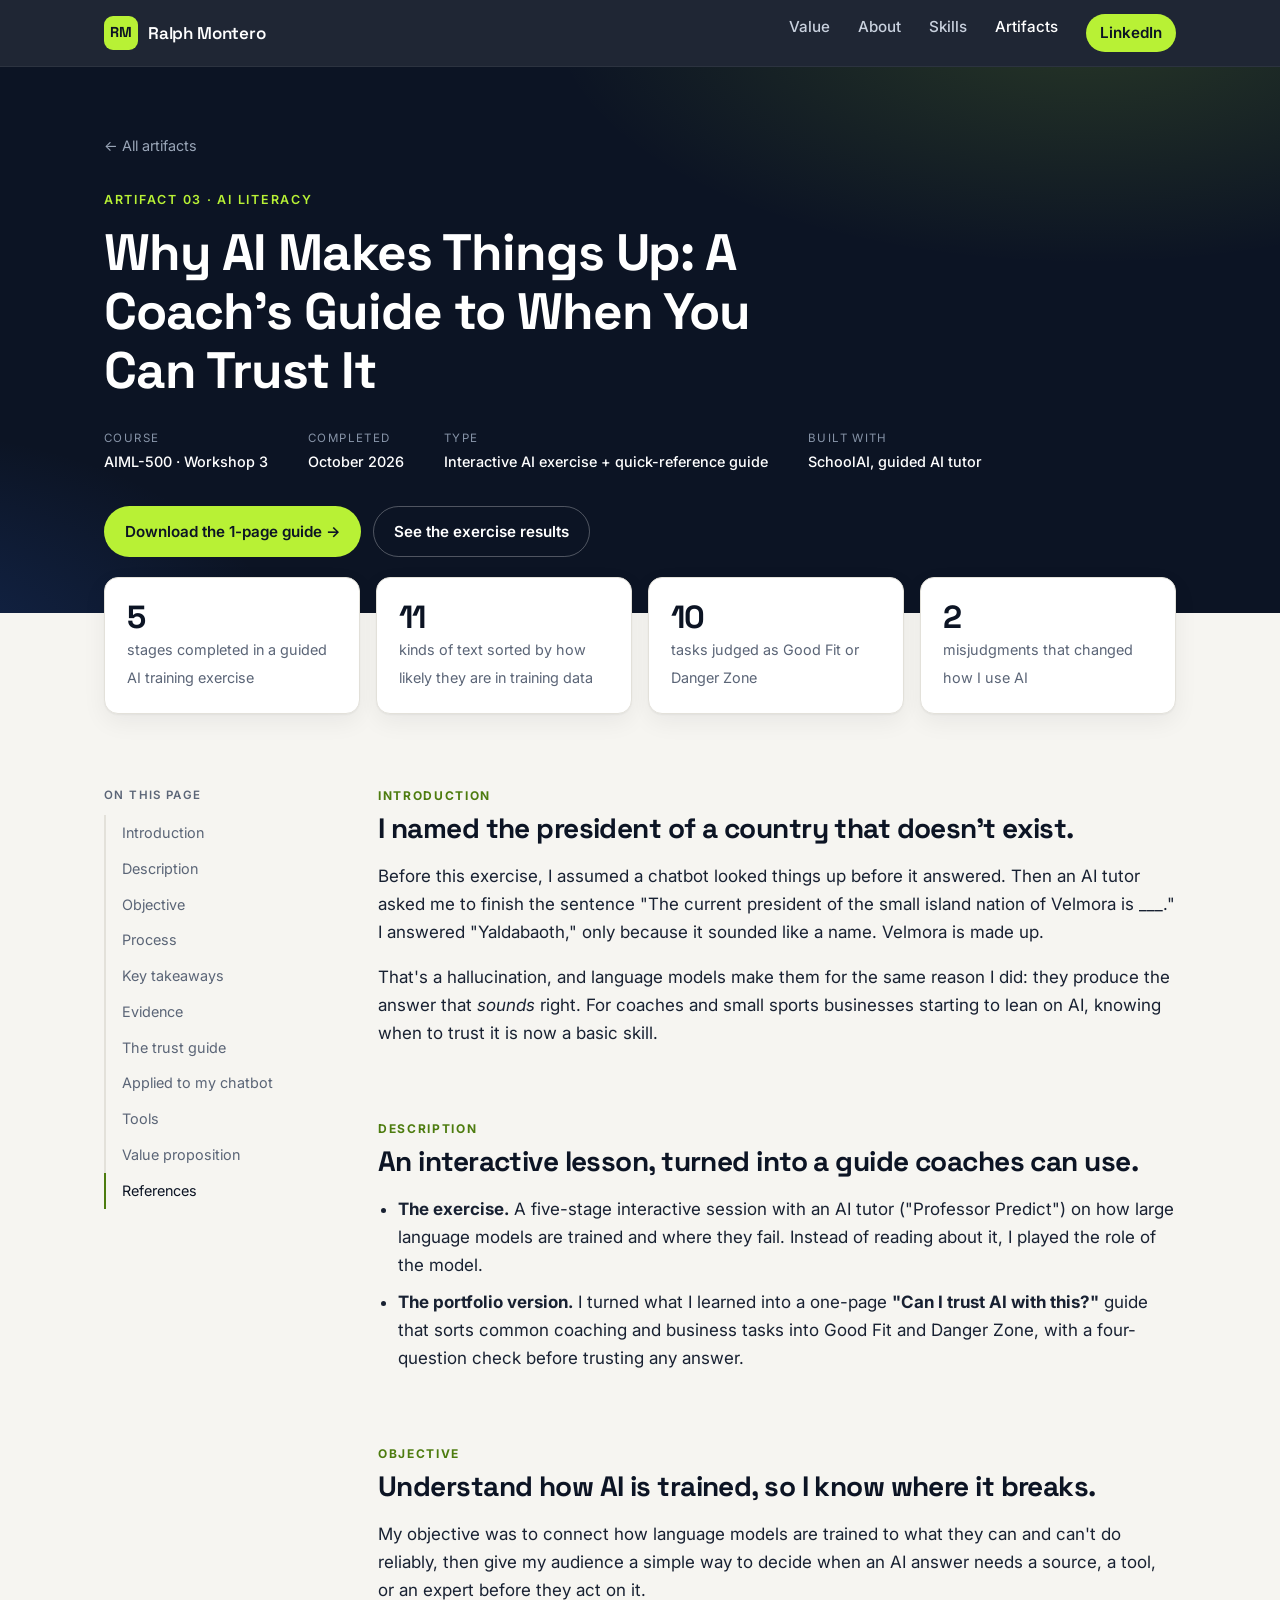
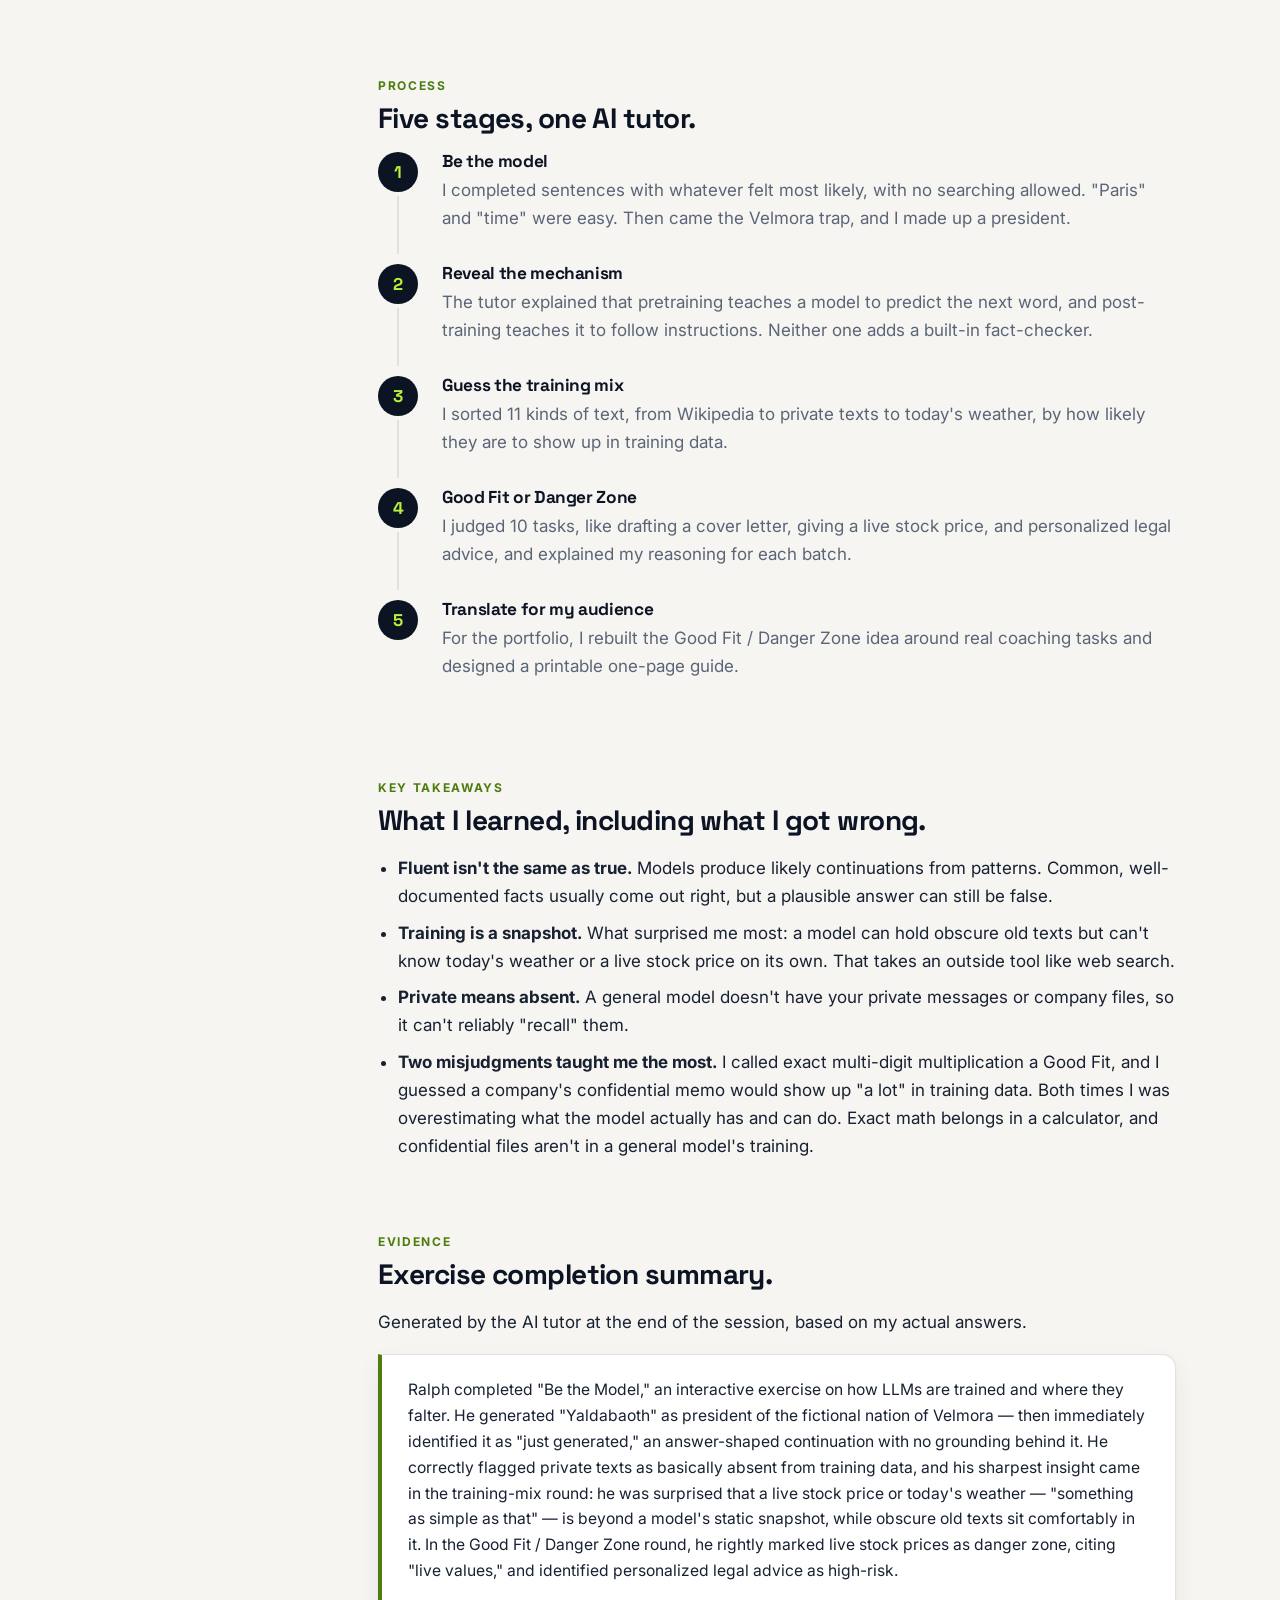
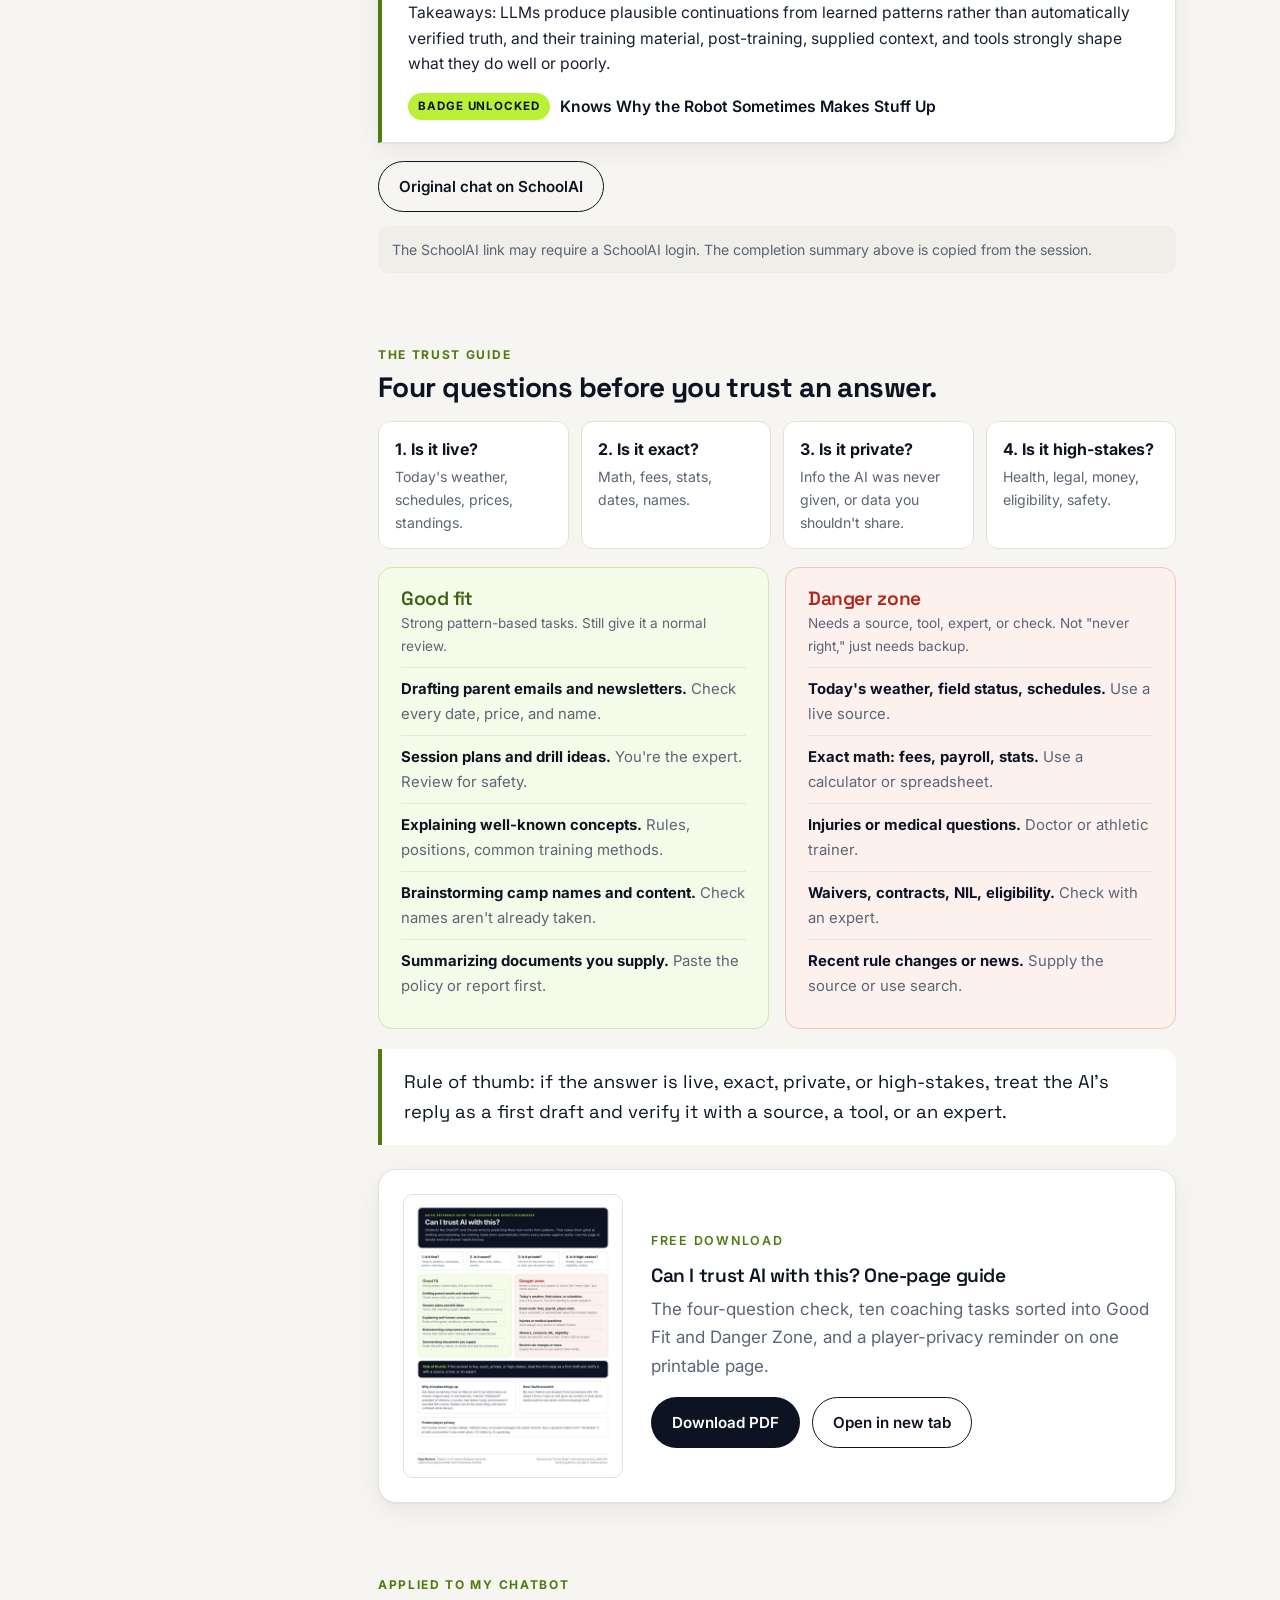
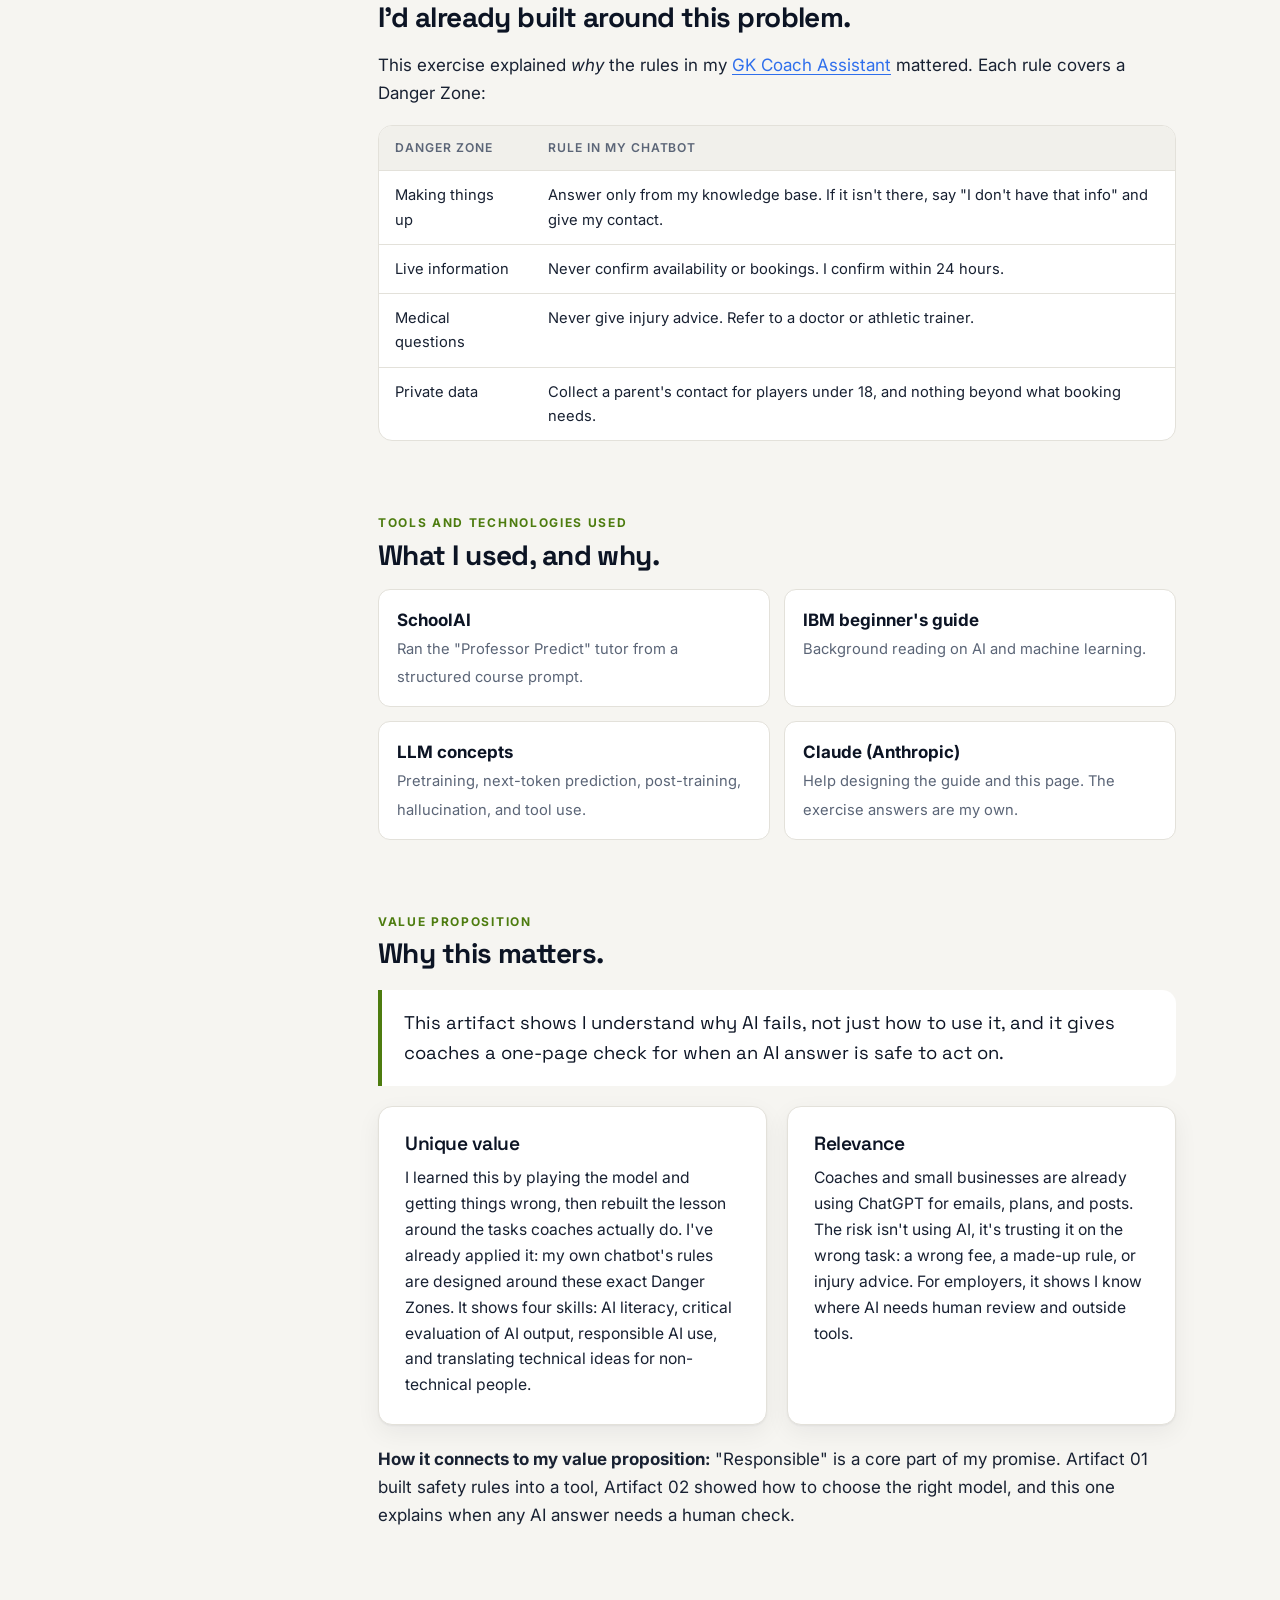
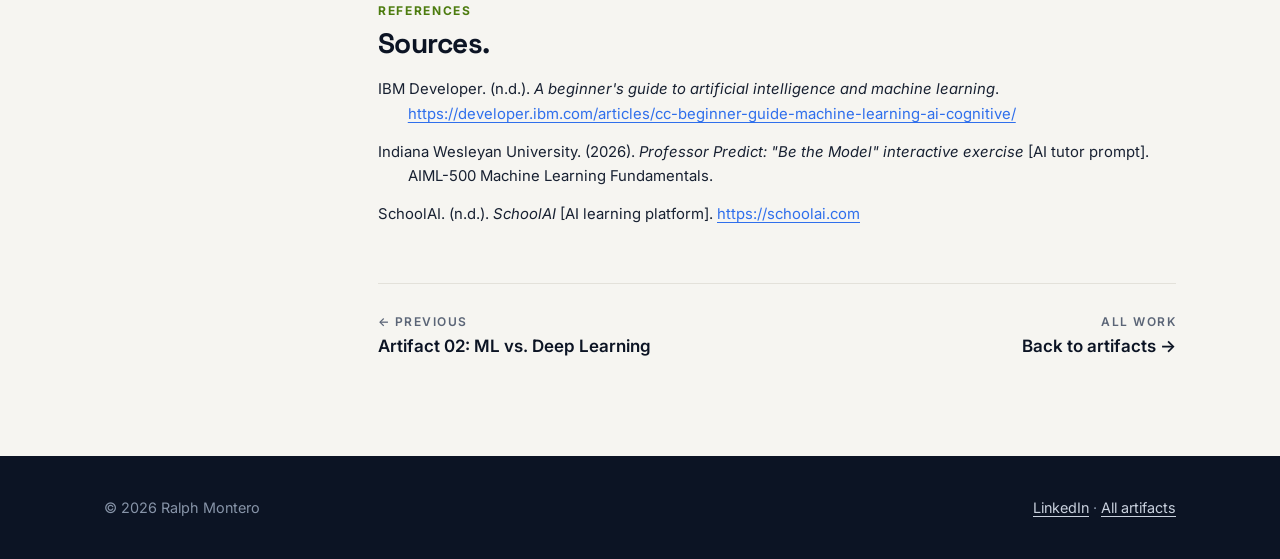
==== ai-trust.html @ aee67407 "Add files via upload" ====
<!doctype html>
<html lang="en">
<head>
  <meta charset="utf-8">
  <meta name="viewport" content="width=device-width, initial-scale=1">
  <title>Can I Trust AI With This? | Ralph Montero</title>
  <meta name="description" content="Artifact 03: What playing the role of a language model taught me about AI hallucinations, turned into a Good Fit / Danger Zone guide for coaches and sports businesses.">
  <link rel="icon" href="favicon.svg" type="image/svg+xml">
  <link rel="preconnect" href="https://fonts.googleapis.com">
  <link rel="preconnect" href="https://fonts.gstatic.com" crossorigin>
  <link href="https://fonts.googleapis.com/css2?family=Inter:wght@400;500;600;700&family=Space+Grotesk:wght@500;600;700&display=swap" rel="stylesheet">
  <link rel="stylesheet" href="style.css">
</head>
<body>

<header class="site-header">
  <div class="wrap">
    <a class="brand" href="index.html"><span class="brand-mark">RM</span>Ralph Montero</a>
    <button class="nav-toggle" aria-label="Open menu" aria-expanded="false">&#9776;</button>
    <nav class="nav">
      <a href="index.html#value">Value</a>
      <a href="index.html#about">About</a>
      <a href="index.html#skills">Skills</a>
      <a href="index.html#artifacts" aria-current="page">Artifacts</a>
      <a class="nav-cta" href="https://www.linkedin.com/in/ralph-montero-095a15254/" target="_blank" rel="noopener">LinkedIn</a>
    </nav>
  </div>
</header>

<main>
  <section class="hero page-hero">
    <div class="wrap">
      <a class="crumb" href="index.html#artifacts">&larr; All artifacts</a><br>
      <span class="eyebrow">Artifact 03 &middot; AI literacy</span>
      <h1>Why AI Makes Things Up: A Coach's Guide to When You Can Trust It</h1>
      <dl class="meta">
        <div><dt>Course</dt><dd>AIML-500 &middot; Workshop 3</dd></div>
        <div><dt>Completed</dt><dd>October 2026</dd></div>
        <div><dt>Type</dt><dd>Interactive AI exercise + quick-reference guide</dd></div>
        <div><dt>Built with</dt><dd>SchoolAI, guided AI tutor</dd></div>
      </dl>
      <div class="btn-row">
        <a class="btn btn-primary" href="AI-Trust-Guide.pdf" download>Download the 1-page guide &rarr;</a>
        <a class="btn btn-ghost" href="#evidence">See the exercise results</a>
      </div>
    </div>
  </section>

  <div class="wrap">
    <div class="stats">
      <div class="stat"><b>5</b><span>stages completed in a guided AI training exercise</span></div>
      <div class="stat"><b>11</b><span>kinds of text sorted by how likely they are in training data</span></div>
      <div class="stat"><b>10</b><span>tasks judged as Good Fit or Danger Zone</span></div>
      <div class="stat"><b>2</b><span>misjudgments that changed how I use AI</span></div>
    </div>

    <div class="doc-layout">
      <aside class="toc">
        <p>On this page</p>
        <ol>
          <li><a href="#introduction">Introduction</a></li>
          <li><a href="#description">Description</a></li>
          <li><a href="#objective">Objective</a></li>
          <li><a href="#process">Process</a></li>
          <li><a href="#takeaways">Key takeaways</a></li>
          <li><a href="#evidence">Evidence</a></li>
          <li><a href="#guide">The trust guide</a></li>
          <li><a href="#applied">Applied to my chatbot</a></li>
          <li><a href="#tools">Tools</a></li>
          <li><a href="#value-proposition">Value proposition</a></li>
          <li><a href="#references">References</a></li>
        </ol>
      </aside>

      <article class="doc">

        <section id="introduction">
          <div class="sec-label">Introduction</div>
          <h2>I named the president of a country that doesn't exist.</h2>
          <p>Before this exercise, I assumed a chatbot looked things up before it answered. Then an AI tutor asked me to finish the sentence "The current president of the small island nation of Velmora is ___." I answered "Yaldabaoth," only because it sounded like a name. Velmora is made up.</p>
          <p>That's a hallucination, and language models make them for the same reason I did: they produce the answer that <em>sounds</em> right. For coaches and small sports businesses starting to lean on AI, knowing when to trust it is now a basic skill.</p>
        </section>

        <section id="description">
          <div class="sec-label">Description</div>
          <h2>An interactive lesson, turned into a guide coaches can use.</h2>
          <ul>
            <li><strong>The exercise.</strong> A five-stage interactive session with an AI tutor ("Professor Predict") on how large language models are trained and where they fail. Instead of reading about it, I played the role of the model.</li>
            <li><strong>The portfolio version.</strong> I turned what I learned into a one-page <strong>"Can I trust AI with this?"</strong> guide that sorts common coaching and business tasks into Good Fit and Danger Zone, with a four-question check before trusting any answer.</li>
          </ul>
        </section>

        <section id="objective">
          <div class="sec-label">Objective</div>
          <h2>Understand how AI is trained, so I know where it breaks.</h2>
          <p>My objective was to connect how language models are trained to what they can and can't do reliably, then give my audience a simple way to decide when an AI answer needs a source, a tool, or an expert before they act on it.</p>
        </section>

        <section id="process">
          <div class="sec-label">Process</div>
          <h2>Five stages, one AI tutor.</h2>
          <ol class="steps">
            <li>
              <h4>Be the model</h4>
              <p>I completed sentences with whatever felt most likely, with no searching allowed. "Paris" and "time" were easy. Then came the Velmora trap, and I made up a president.</p>
            </li>
            <li>
              <h4>Reveal the mechanism</h4>
              <p>The tutor explained that pretraining teaches a model to predict the next word, and post-training teaches it to follow instructions. Neither one adds a built-in fact-checker.</p>
            </li>
            <li>
              <h4>Guess the training mix</h4>
              <p>I sorted 11 kinds of text, from Wikipedia to private texts to today's weather, by how likely they are to show up in training data.</p>
            </li>
            <li>
              <h4>Good Fit or Danger Zone</h4>
              <p>I judged 10 tasks, like drafting a cover letter, giving a live stock price, and personalized legal advice, and explained my reasoning for each batch.</p>
            </li>
            <li>
              <h4>Translate for my audience</h4>
              <p>For the portfolio, I rebuilt the Good Fit / Danger Zone idea around real coaching tasks and designed a printable one-page guide.</p>
            </li>
          </ol>
        </section>

        <section id="takeaways">
          <div class="sec-label">Key takeaways</div>
          <h2>What I learned, including what I got wrong.</h2>
          <ul>
            <li><strong>Fluent isn't the same as true.</strong> Models produce likely continuations from patterns. Common, well-documented facts usually come out right, but a plausible answer can still be false.</li>
            <li><strong>Training is a snapshot.</strong> What surprised me most: a model can hold obscure old texts but can't know today's weather or a live stock price on its own. That takes an outside tool like web search.</li>
            <li><strong>Private means absent.</strong> A general model doesn't have your private messages or company files, so it can't reliably "recall" them.</li>
            <li><strong>Two misjudgments taught me the most.</strong> I called exact multi-digit multiplication a Good Fit, and I guessed a company's confidential memo would show up "a lot" in training data. Both times I was overestimating what the model actually has and can do. Exact math belongs in a calculator, and confidential files aren't in a general model's training.</li>
          </ul>
        </section>

        <section id="evidence">
          <div class="sec-label">Evidence</div>
          <h2>Exercise completion summary.</h2>
          <p>Generated by the AI tutor at the end of the session, based on my actual answers.</p>
          <blockquote class="summary-quote">
            <p>Ralph completed "Be the Model," an interactive exercise on how LLMs are trained and where they falter. He generated "Yaldabaoth" as president of the fictional nation of Velmora — then immediately identified it as "just generated," an answer-shaped continuation with no grounding behind it. He correctly flagged private texts as basically absent from training data, and his sharpest insight came in the training-mix round: he was surprised that a live stock price or today's weather — "something as simple as that" — is beyond a model's static snapshot, while obscure old texts sit comfortably in it. In the Good Fit / Danger Zone round, he rightly marked live stock prices as danger zone, citing "live values," and identified personalized legal advice as high-risk.</p>
            <p>Takeaways: LLMs produce plausible continuations from learned patterns rather than automatically verified truth, and their training material, post-training, supplied context, and tools strongly shape what they do well or poorly.</p>
            <footer><span class="badge">Badge unlocked</span> Knows Why the Robot Sometimes Makes Stuff Up</footer>
          </blockquote>
          <div class="btn-row" id="transcript-row">
            <a class="btn btn-dark" id="transcript-link" href="AI-Training-Interaction.pdf" target="_blank" rel="noopener">View the full exercise (PDF)</a>
            <a class="btn btn-outline" href="https://student.schoolai.com/dot/spaces/5086d09a-9898-401d-bccc-f24eb95c1f21/chats/0c8ff496-ce18-46ea-b557-38977ba1e792" target="_blank" rel="noopener">Original chat on SchoolAI</a>
          </div>
          <p class="note" style="margin-top:14px">The SchoolAI link may require a SchoolAI login. The completion summary above is copied from the session.</p>
        </section>

        <section id="guide">
          <div class="sec-label">The trust guide</div>
          <h2>Four questions before you trust an answer.</h2>
          <div class="check-grid">
            <div><b>1. Is it live?</b>Today's weather, schedules, prices, standings.</div>
            <div><b>2. Is it exact?</b>Math, fees, stats, dates, names.</div>
            <div><b>3. Is it private?</b>Info the AI was never given, or data you shouldn't share.</div>
            <div><b>4. Is it high-stakes?</b>Health, legal, money, eligibility, safety.</div>
          </div>
          <div class="fit-grid">
            <div class="fit good">
              <h3>Good fit</h3>
              <p class="fit-sub">Strong pattern-based tasks. Still give it a normal review.</p>
              <ul>
                <li><b>Drafting parent emails and newsletters.</b> Check every date, price, and name.</li>
                <li><b>Session plans and drill ideas.</b> You're the expert. Review for safety.</li>
                <li><b>Explaining well-known concepts.</b> Rules, positions, common training methods.</li>
                <li><b>Brainstorming camp names and content.</b> Check names aren't already taken.</li>
                <li><b>Summarizing documents you supply.</b> Paste the policy or report first.</li>
              </ul>
            </div>
            <div class="fit danger">
              <h3>Danger zone</h3>
              <p class="fit-sub">Needs a source, tool, expert, or check. Not "never right," just needs backup.</p>
              <ul>
                <li><b>Today's weather, field status, schedules.</b> Use a live source.</li>
                <li><b>Exact math: fees, payroll, stats.</b> Use a calculator or spreadsheet.</li>
                <li><b>Injuries or medical questions.</b> Doctor or athletic trainer.</li>
                <li><b>Waivers, contracts, NIL, eligibility.</b> Check with an expert.</li>
                <li><b>Recent rule changes or news.</b> Supply the source or use search.</li>
              </ul>
            </div>
          </div>
          <p class="callout">Rule of thumb: if the answer is live, exact, private, or high-stakes, treat the AI's reply as a first draft and verify it with a source, a tool, or an expert.</p>

          <div class="download-card">
            <a href="AI-Trust-Guide.pdf" target="_blank" rel="noopener"><img src="trust-guide-preview.jpg" alt="Preview of the one-page AI trust guide"></a>
            <div>
              <span class="eyebrow">Free download</span>
              <h3>Can I trust AI with this? One-page guide</h3>
              <p>The four-question check, ten coaching tasks sorted into Good Fit and Danger Zone, and a player-privacy reminder on one printable page.</p>
              <div class="btn-row">
                <a class="btn btn-dark" href="AI-Trust-Guide.pdf" download>Download PDF</a>
                <a class="btn btn-outline" href="AI-Trust-Guide.pdf" target="_blank" rel="noopener">Open in new tab</a>
              </div>
            </div>
          </div>
        </section>

        <section id="applied">
          <div class="sec-label">Applied to my chatbot</div>
          <h2>I'd already built around this problem.</h2>
          <p>This exercise explained <em>why</em> the rules in my <a href="gk-coach-assistant.html">GK Coach Assistant</a> mattered. Each rule covers a Danger Zone:</p>
          <div class="table-wrap">
            <table>
              <thead><tr><th>Danger zone</th><th>Rule in my chatbot</th></tr></thead>
              <tbody>
                <tr><td>Making things up</td><td>Answer only from my knowledge base. If it isn't there, say "I don't have that info" and give my contact.</td></tr>
                <tr><td>Live information</td><td>Never confirm availability or bookings. I confirm within 24 hours.</td></tr>
                <tr><td>Medical questions</td><td>Never give injury advice. Refer to a doctor or athletic trainer.</td></tr>
                <tr><td>Private data</td><td>Collect a parent's contact for players under 18, and nothing beyond what booking needs.</td></tr>
              </tbody>
            </table>
          </div>
        </section>

        <section id="tools">
          <div class="sec-label">Tools and technologies used</div>
          <h2>What I used, and why.</h2>
          <ul class="tool-list">
            <li><b>SchoolAI</b><span>Ran the "Professor Predict" tutor from a structured course prompt.</span></li>
            <li><b>IBM beginner's guide</b><span>Background reading on AI and machine learning.</span></li>
            <li><b>LLM concepts</b><span>Pretraining, next-token prediction, post-training, hallucination, and tool use.</span></li>
            <li><b>Claude (Anthropic)</b><span>Help designing the guide and this page. The exercise answers are my own.</span></li>
          </ul>
        </section>

        <section id="value-proposition">
          <div class="sec-label">Value proposition</div>
          <h2>Why this matters.</h2>
          <p class="callout">This artifact shows I understand why AI fails, not just how to use it, and it gives coaches a one-page check for when an AI answer is safe to act on.</p>
          <div class="value-grid">
            <div class="card">
              <h3>Unique value</h3>
              <p>I learned this by playing the model and getting things wrong, then rebuilt the lesson around the tasks coaches actually do. I've already applied it: my own chatbot's rules are designed around these exact Danger Zones. It shows four skills: AI literacy, critical evaluation of AI output, responsible AI use, and translating technical ideas for non-technical people.</p>
            </div>
            <div class="card">
              <h3>Relevance</h3>
              <p>Coaches and small businesses are already using ChatGPT for emails, plans, and posts. The risk isn't using AI, it's trusting it on the wrong task: a wrong fee, a made-up rule, or injury advice. For employers, it shows I know where AI needs human review and outside tools.</p>
            </div>
          </div>
          <p style="margin-top:20px"><strong>How it connects to my value proposition:</strong> "Responsible" is a core part of my promise. Artifact 01 built safety rules into a tool, Artifact 02 showed how to choose the right model, and this one explains when any AI answer needs a human check.</p>
        </section>

        <section id="references">
          <div class="sec-label">References</div>
          <h2>Sources.</h2>
          <ul class="refs">
            <li>IBM Developer. (n.d.). <em>A beginner's guide to artificial intelligence and machine learning</em>. <a href="https://developer.ibm.com/articles/cc-beginner-guide-machine-learning-ai-cognitive/" target="_blank" rel="noopener">https://developer.ibm.com/articles/cc-beginner-guide-machine-learning-ai-cognitive/</a></li>
            <li>Indiana Wesleyan University. (2026). <em>Professor Predict: "Be the Model" interactive exercise</em> [AI tutor prompt]. AIML-500 Machine Learning Fundamentals.</li>
            <li>SchoolAI. (n.d.). <em>SchoolAI</em> [AI learning platform]. <a href="https://schoolai.com" target="_blank" rel="noopener">https://schoolai.com</a></li>
          </ul>

          <nav class="pager">
            <a href="ml-vs-dl.html"><span>&larr; Previous</span>Artifact 02: ML vs. Deep Learning</a>
            <a href="index.html#artifacts"><span>All work</span>Back to artifacts &rarr;</a>
          </nav>
        </section>

      </article>
    </div>
  </div>
</main>

<footer class="site-footer">
  <div class="wrap">
    <span>&copy; <span data-year>2026</span> Ralph Montero</span>
    <span><a href="https://www.linkedin.com/in/ralph-montero-095a15254/" target="_blank" rel="noopener">LinkedIn</a> &middot; <a href="index.html#artifacts">All artifacts</a></span>
  </div>
</footer>

<script src="main.js"></script>
<script>
  // Hide the transcript button if the PDF hasn't been uploaded yet
  fetch('AI-Training-Interaction.pdf', { method: 'HEAD' }).then(function (r) {
    if (!r.ok) { var l = document.getElementById('transcript-link'); if (l) l.remove(); }
  }).catch(function () {});
</script>
</body>
</html>
---- style.css ----
/* Ralph Montero — portfolio styles */
:root {
  --ink: #0c1424;
  --ink-2: #1b2638;
  --paper: #f6f5f1;
  --card: #ffffff;
  --text: #182132;
  --muted: #5b6577;
  --line: #e3e1da;
  --accent: #b8f135;      /* glove volt */
  --accent-ink: #4d7c0f;  /* readable volt on light */
  --blue: #2f6fec;
  --radius: 14px;
  --max: 1120px;
  --shadow: 0 1px 2px rgba(12,20,36,.05), 0 8px 24px rgba(12,20,36,.06);
}

* { box-sizing: border-box; }
html { scroll-behavior: smooth; scroll-padding-top: 84px; }
body {
  margin: 0;
  font-family: "Inter", system-ui, -apple-system, "Segoe UI", sans-serif;
  font-size: 17px;
  line-height: 1.65;
  color: var(--text);
  background: var(--paper);
  -webkit-font-smoothing: antialiased;
}
img { max-width: 100%; display: block; }
a { color: var(--blue); text-underline-offset: 3px; }
h1, h2, h3, h4 {
  font-family: "Space Grotesk", "Inter", sans-serif;
  line-height: 1.15;
  letter-spacing: -0.02em;
  margin: 0 0 .5em;
  color: var(--ink);
}
h1 { font-size: clamp(2.3rem, 5.4vw, 3.9rem); font-weight: 700; }
h2 { font-size: clamp(1.7rem, 3.2vw, 2.4rem); font-weight: 700; }
h3 { font-size: 1.2rem; font-weight: 600; }
p { margin: 0 0 1em; }
.wrap { max-width: var(--max); margin: 0 auto; padding: 0 24px; }

/* ---------- header ---------- */
.site-header {
  position: sticky; top: 0; z-index: 50;
  background: rgba(12,20,36,.92);
  backdrop-filter: saturate(140%) blur(10px);
  border-bottom: 1px solid rgba(255,255,255,.06);
}
.site-header .wrap { display: flex; align-items: center; justify-content: space-between; height: 66px; }
.brand { display: flex; align-items: center; gap: 10px; color: #fff; text-decoration: none; font-family: "Space Grotesk", sans-serif; font-weight: 600; letter-spacing: -.01em; }
.brand-mark {
  width: 34px; height: 34px; border-radius: 9px;
  background: var(--accent); color: var(--ink);
  display: grid; place-items: center; font-weight: 700; font-size: .9rem;
}
.nav { display: flex; gap: 28px; }
.nav a { color: #c9d1de; text-decoration: none; font-size: .95rem; font-weight: 500; }
.nav a:hover, .nav a[aria-current="page"] { color: #fff; }
.nav-toggle { display: none; background: none; border: 0; color: #fff; font-size: 1.5rem; cursor: pointer; }

/* ---------- buttons ---------- */
.btn {
  display: inline-flex; align-items: center; gap: 8px;
  padding: 12px 20px; border-radius: 999px;
  font-weight: 600; font-size: .95rem; text-decoration: none;
  border: 1.5px solid transparent; transition: transform .15s ease, background .15s ease;
}
.btn:hover { transform: translateY(-1px); }
.btn-primary { background: var(--accent); color: var(--ink); }
.btn-ghost { border-color: rgba(255,255,255,.28); color: #fff; }
.btn-ghost:hover { background: rgba(255,255,255,.08); }
.btn-dark { background: var(--ink); color: #fff; }
.btn-outline { border-color: var(--ink); color: var(--ink); }
.btn-row { display: flex; flex-wrap: wrap; gap: 12px; }

/* ---------- hero ---------- */
.hero {
  background:
    radial-gradient(900px 420px at 85% -10%, rgba(184,241,53,.16), transparent 60%),
    radial-gradient(700px 400px at -10% 110%, rgba(47,111,236,.22), transparent 60%),
    var(--ink);
  color: #dbe2ec;
  padding: 88px 0 72px;
  overflow: hidden;
}
.hero h1 { color: #fff; max-width: 14ch; }
.hero h1 em { font-style: normal; color: var(--accent); }
.hero-grid { display: grid; grid-template-columns: 1.35fr .9fr; gap: 56px; align-items: center; }
.eyebrow {
  display: inline-block; font-size: .78rem; font-weight: 600; letter-spacing: .14em; text-transform: uppercase;
  color: var(--accent-ink); margin-bottom: 14px;
}
.hero .eyebrow { color: var(--accent); }
.lead { font-size: 1.2rem; line-height: 1.6; max-width: 56ch; }
.hero .lead { color: #c3ccd9; margin-bottom: 30px; }

.portrait {
  position: relative; aspect-ratio: 4/5; border-radius: 22px; overflow: hidden;
  background: linear-gradient(160deg, #22314a, #121c2e);
  border: 1px solid rgba(255,255,255,.08);
  box-shadow: 0 30px 60px rgba(0,0,0,.35);
}
.portrait img { width: 100%; height: 100%; object-fit: cover; }
.portrait .initials {
  position: absolute; inset: 0; display: grid; place-items: center;
  font-family: "Space Grotesk", sans-serif; font-size: 5rem; font-weight: 700; color: rgba(255,255,255,.14);
}
.portrait-tag {
  position: absolute; left: 16px; bottom: 16px; right: 16px;
  background: rgba(12,20,36,.78); backdrop-filter: blur(8px);
  border: 1px solid rgba(255,255,255,.1); border-radius: 12px;
  padding: 12px 14px; color: #fff; font-size: .88rem; line-height: 1.4;
}
.portrait-tag strong { color: var(--accent); display: block; font-size: .72rem; letter-spacing: .12em; text-transform: uppercase; }

.creds { display: grid; grid-template-columns: repeat(3, 1fr); gap: 1px; margin-top: 56px; background: rgba(255,255,255,.1); border-radius: var(--radius); overflow: hidden; }
.creds div { background: rgba(12,20,36,.92); padding: 18px 20px; }
.creds b { display: block; color: #fff; font-family: "Space Grotesk", sans-serif; font-size: 1.15rem; }
.creds span { font-size: .88rem; color: #9aa6b8; }

/* ---------- sections ---------- */
.section { padding: 88px 0; }
.section + .section { border-top: 1px solid var(--line); }
.section-head { max-width: 720px; margin-bottom: 40px; }
.section-head p { color: var(--muted); font-size: 1.08rem; }

.value-statement {
  font-family: "Space Grotesk", sans-serif; font-size: clamp(1.4rem, 2.6vw, 1.95rem);
  line-height: 1.35; font-weight: 500; color: var(--ink); max-width: 30ch; margin-bottom: 44px; letter-spacing: -.015em;
}
.value-statement mark { background: linear-gradient(transparent 62%, rgba(184,241,53,.7) 62%); color: inherit; }
.cards-3 { display: grid; grid-template-columns: repeat(3, 1fr); gap: 20px; }
.card {
  background: var(--card); border: 1px solid var(--line); border-radius: var(--radius);
  padding: 26px; box-shadow: var(--shadow);
}
.card .num { font-family: "Space Grotesk", sans-serif; font-size: .85rem; color: var(--accent-ink); font-weight: 700; margin-bottom: 10px; }
.card p { color: var(--muted); margin: 0; font-size: .98rem; }

.bio-grid { display: grid; grid-template-columns: .8fr 1.4fr; gap: 64px; align-items: start; }
.bio-facts { list-style: none; padding: 0; margin: 0; border-top: 1px solid var(--line); }
.bio-facts li { display: flex; justify-content: space-between; gap: 16px; padding: 14px 0; border-bottom: 1px solid var(--line); font-size: .95rem; }
.bio-facts li span:first-child { color: var(--muted); }
.bio-facts li span:last-child { font-weight: 600; text-align: right; }
.bio-text p { font-size: 1.08rem; }

/* artifact cards */
.artifact-card {
  display: grid; grid-template-columns: 1.1fr 1fr; overflow: hidden; padding: 0;
  text-decoration: none; color: inherit; transition: transform .2s ease, box-shadow .2s ease;
}
.artifact-card:hover { transform: translateY(-3px); box-shadow: 0 2px 4px rgba(12,20,36,.06), 0 18px 40px rgba(12,20,36,.12); }
.artifact-card .body { padding: 36px; }
.artifact-card h3 { font-size: 1.6rem; margin-bottom: 12px; }
.artifact-card p { color: var(--muted); }
.tags { display: flex; flex-wrap: wrap; gap: 8px; margin: 18px 0 24px; }
.tag { font-size: .78rem; font-weight: 600; padding: 5px 11px; border-radius: 999px; background: #eef0ea; color: #3b4555; }
.link-arrow { font-weight: 600; color: var(--ink); }
.artifact-card:hover .link-arrow { color: var(--accent-ink); }
.more-note { margin-top: 22px; color: var(--muted); font-size: .95rem; }

/* chat illustration */
.chat-visual {
  background: radial-gradient(500px 300px at 100% 0%, rgba(184,241,53,.18), transparent 60%), var(--ink);
  padding: 32px; display: flex; flex-direction: column; justify-content: center; gap: 10px;
}
.bubble { max-width: 85%; padding: 10px 14px; border-radius: 14px; font-size: .86rem; line-height: 1.45; }
.bubble.bot { background: #1f2c42; color: #e3e9f2; border-bottom-left-radius: 4px; }
.bubble.user { background: var(--accent); color: var(--ink); align-self: flex-end; border-bottom-right-radius: 4px; font-weight: 500; }
.bubble-label { font-size: .68rem; letter-spacing: .12em; text-transform: uppercase; color: #8794a8; margin-bottom: 4px; }

/* ---------- artifact page ---------- */
.page-hero { padding: 64px 0 56px; }
.page-hero h1 { font-size: clamp(2rem, 4.4vw, 3.2rem); max-width: 22ch; }
.crumb { display: inline-block; color: #9aa6b8; text-decoration: none; font-size: .9rem; margin-bottom: 26px; }
.crumb:hover { color: #fff; }
.meta { display: grid; grid-template-columns: repeat(4, auto); justify-content: start; gap: 12px 40px; margin: 28px 0 32px; }
.meta div { font-size: .9rem; }
.meta dt { color: #8794a8; font-size: .72rem; letter-spacing: .12em; text-transform: uppercase; margin-bottom: 2px; }
.meta dd { margin: 0; color: #fff; font-weight: 500; }

.stats { display: grid; grid-template-columns: repeat(4, 1fr); gap: 16px; margin-top: -36px; position: relative; z-index: 2; }
.stat { background: var(--card); border: 1px solid var(--line); border-radius: var(--radius); padding: 22px; box-shadow: var(--shadow); }
.stat b { display: block; font-family: "Space Grotesk", sans-serif; font-size: 2rem; color: var(--ink); line-height: 1.1; letter-spacing: -.02em; }
.stat span { color: var(--muted); font-size: .9rem; }

.doc-layout { display: grid; grid-template-columns: 210px minmax(0, 1fr); gap: 64px; padding: 72px 0 96px; }
.toc { position: sticky; top: 96px; align-self: start; font-size: .9rem; }
.toc p { font-size: .72rem; letter-spacing: .12em; text-transform: uppercase; color: var(--muted); font-weight: 600; margin-bottom: 10px; }
.toc ol { list-style: none; padding: 0; margin: 0; border-left: 2px solid var(--line); }
.toc a { display: block; padding: 6px 0 6px 16px; margin-left: -2px; color: var(--muted); text-decoration: none; border-left: 2px solid transparent; }
.toc a:hover, .toc a.active { color: var(--ink); border-left-color: var(--accent-ink); }

.doc section { margin-bottom: 72px; }
.doc section:last-child { margin-bottom: 0; }
.doc h2 { font-size: 1.75rem; margin-bottom: 18px; }
.doc .sec-label { font-size: .75rem; letter-spacing: .14em; text-transform: uppercase; color: var(--accent-ink); font-weight: 700; margin-bottom: 6px; }
.doc ul { padding-left: 1.2em; }
.doc li { margin-bottom: .5em; }

.callout { border-left: 4px solid var(--accent-ink); background: #fff; padding: 18px 22px; border-radius: 0 var(--radius) var(--radius) 0; font-family: "Space Grotesk", sans-serif; font-size: 1.15rem; color: var(--ink); margin: 20px 0; }

.steps { list-style: none; padding: 0 !important; margin: 0; counter-reset: s; }
.steps li { position: relative; padding: 0 0 26px 64px; margin: 0 !important; }
.steps li::before {
  counter-increment: s; content: counter(s);
  position: absolute; left: 0; top: 0; width: 40px; height: 40px; border-radius: 50%;
  background: var(--ink); color: var(--accent); display: grid; place-items: center;
  font-family: "Space Grotesk", sans-serif; font-weight: 700;
}
.steps li::after { content: ""; position: absolute; left: 19px; top: 44px; bottom: 4px; width: 2px; background: var(--line); }
.steps li:last-child::after { display: none; }
.steps h4 { font-size: 1.08rem; margin: 6px 0 4px; }
.steps h4 small { font-family: "Inter", sans-serif; font-weight: 600; font-size: .72rem; letter-spacing: .1em; text-transform: uppercase; color: var(--accent-ink); margin-left: 8px; }
.steps p { color: var(--muted); margin: 0; }

.table-wrap { overflow-x: auto; border: 1px solid var(--line); border-radius: var(--radius); background: #fff; margin: 18px 0; }
table { width: 100%; border-collapse: collapse; font-size: .92rem; }
th, td { text-align: left; padding: 12px 16px; border-bottom: 1px solid var(--line); vertical-align: top; }
th { background: #f1f0eb; font-size: .76rem; letter-spacing: .08em; text-transform: uppercase; color: var(--muted); font-weight: 600; }
tr:last-child td { border-bottom: 0; }
.pill { display: inline-block; font-size: .76rem; font-weight: 700; padding: 3px 10px; border-radius: 999px; white-space: nowrap; }
.pill.pass { background: #e6f6d5; color: #3f6212; }
.pill.partial { background: #fdf0d3; color: #8a5a00; }

.gallery { display: grid; grid-template-columns: repeat(3, 1fr); gap: 16px; margin-top: 18px; }
.gallery figure { margin: 0; background: #fff; border: 1px solid var(--line); border-radius: var(--radius); overflow: hidden; }
.gallery img { width: 100%; aspect-ratio: 3/4; object-fit: cover; object-position: top; cursor: zoom-in; }
.gallery figcaption { padding: 10px 14px; font-size: .84rem; color: var(--muted); }

.demo { display: grid; grid-template-columns: 1fr 380px; gap: 32px; align-items: start; }
.demo-frame { border-radius: 22px; overflow: hidden; border: 8px solid var(--ink); background: #fff; height: 620px; box-shadow: var(--shadow); }
.demo-frame iframe { width: 100%; height: 100%; border: 0; }
.note { font-size: .88rem; color: var(--muted); background: #efeee8; border-radius: 10px; padding: 12px 14px; }

.pdf-frame { width: 100%; height: 720px; border: 1px solid var(--line); border-radius: var(--radius); background: #fff; margin-top: 18px; }

.tool-list { display: grid; grid-template-columns: repeat(2, 1fr); gap: 14px; padding: 0 !important; list-style: none; }
.tool-list li { background: #fff; border: 1px solid var(--line); border-radius: 12px; padding: 16px 18px; margin: 0 !important; }
.tool-list b { display: block; color: var(--ink); }
.tool-list span { color: var(--muted); font-size: .92rem; }

.value-grid { display: grid; grid-template-columns: 1fr 1fr; gap: 20px; }
.value-grid .card h3 { margin-bottom: 10px; }
.value-grid .card p { color: var(--text); }

.howto { background: var(--ink); color: #c9d1de; border-radius: 18px; padding: 32px; margin-top: 24px; }
.howto h3 { color: #fff; }
.howto ol { margin: 0; padding-left: 1.2em; }
.howto li { margin-bottom: .6em; }
.howto b { color: var(--accent); }

.refs { font-size: .93rem; }
.refs li { padding-left: 2em; text-indent: -2em; list-style: none; margin-bottom: .9em; word-break: break-word; }
.doc ul.refs { padding-left: 0; }

/* lightbox */
.lightbox { position: fixed; inset: 0; background: rgba(8,12,22,.9); display: none; place-items: center; z-index: 100; padding: 24px; cursor: zoom-out; }
.lightbox.open { display: grid; }
.lightbox img { max-height: 90vh; border-radius: 10px; }

/* ---------- footer ---------- */
.site-footer { background: var(--ink); color: #8794a8; padding: 40px 0; font-size: .9rem; }
.site-footer .wrap { display: flex; justify-content: space-between; flex-wrap: wrap; gap: 12px; }
.site-footer a { color: #c9d1de; }

/* ---------- responsive ---------- */
@media (max-width: 960px) {
  .hero-grid, .bio-grid, .artifact-card, .demo { grid-template-columns: 1fr; }
  .hero-grid { gap: 40px; }
  .portrait { max-width: 360px; }
  .cards-3 { grid-template-columns: 1fr; }
  .doc-layout { grid-template-columns: minmax(0, 1fr); gap: 0; }
  .toc { display: none; }
  .stats { grid-template-columns: repeat(2, 1fr); }
  .meta { grid-template-columns: repeat(2, auto); }
  .gallery { grid-template-columns: repeat(2, 1fr); }
}
@media (max-width: 720px) {
  body { font-size: 16px; }
  .wrap { padding: 0 16px; }
  .nav { display: none; position: absolute; top: 66px; left: 0; right: 0; flex-direction: column; gap: 0; background: var(--ink); padding: 8px 16px 16px; }
  .nav.open { display: flex; }
  .nav a { padding: 12px 0; border-bottom: 1px solid rgba(255,255,255,.06); }
  .nav-toggle { display: block; }
  .hero { padding: 56px 0 48px; }
  .creds { grid-template-columns: 1fr; margin-top: 40px; }
  .section { padding: 64px 0; }
  .artifact-card .body { padding: 24px; }
  .tool-list, .value-grid { grid-template-columns: 1fr; }
  .gallery { grid-template-columns: 1fr; }
  .demo-frame { height: 560px; }
  .pdf-frame { display: none; }
  .meta { grid-template-columns: 1fr 1fr; gap: 12px 20px; }
}
.doc { min-width: 0; }

/* ---------- v2 additions: skills, contact, artifact grid, compare ---------- */
.nav .nav-cta { color: var(--ink); background: var(--accent); padding: 6px 14px; border-radius: 999px; font-weight: 600; }
.nav .nav-cta:hover { color: var(--ink); }

.artifact-list { display: grid; gap: 24px; }
.compare-visual {
  background: radial-gradient(500px 300px at 0% 100%, rgba(47,111,236,.25), transparent 60%), var(--ink);
  padding: 32px; display: grid; grid-template-columns: 1fr 1fr; gap: 12px; align-content: center;
}
.cv-col { border-radius: 12px; padding: 16px; font-size: .84rem; line-height: 1.45; }
.cv-col b { display: block; font-family: "Space Grotesk", sans-serif; font-size: 1rem; margin-bottom: 6px; }
.cv-col.ml { background: rgba(184,241,53,.12); color: #e6f7c8; border: 1px solid rgba(184,241,53,.35); }
.cv-col.ml b { color: var(--accent); }
.cv-col.dl { background: rgba(96,145,255,.12); color: #dbe6ff; border: 1px solid rgba(96,145,255,.4); }
.cv-col.dl b { color: #8fb0ff; }
.cv-rule { grid-column: 1 / -1; color: #9aa6b8; font-size: .8rem; text-align: center; }

.skills-grid { display: grid; grid-template-columns: repeat(2, 1fr); gap: 20px; }
.skills-grid .card h3 { margin-bottom: 14px; }
.skill-list { list-style: none; padding: 0; margin: 0; }
.skill-list li { display: flex; justify-content: space-between; gap: 12px; padding: 9px 0; border-top: 1px solid var(--line); font-size: .95rem; }
.skill-list li:first-child { border-top: 0; padding-top: 0; }
.proof-tag { font-size: .72rem; font-weight: 600; color: var(--accent-ink); white-space: nowrap; text-decoration: none; }
.proof-tag:hover { text-decoration: underline; }

.contact { background: var(--ink); color: #c9d1de; border-radius: 22px; padding: 48px; display: flex; justify-content: space-between; align-items: center; gap: 24px; flex-wrap: wrap; }
.contact h2 { color: #fff; margin-bottom: 8px; }
.contact p { margin: 0; max-width: 52ch; }

.compare { display: grid; grid-template-columns: 170px 1fr 1fr; border: 1px solid var(--line); border-radius: var(--radius); overflow: hidden; background: #fff; margin: 18px 0; }
.compare > div { padding: 14px 16px; border-bottom: 1px solid var(--line); font-size: .95rem; }
.compare > div:nth-last-child(-n+3) { border-bottom: 0; }
.compare .q { background: #f1f0eb; font-weight: 600; font-size: .88rem; color: #3b4555; }
.compare .ml { background: #f4fbe8; }
.compare .dl { background: #eef3fe; }
.compare .hd { font-family: "Space Grotesk", sans-serif; font-weight: 700; }
.compare .hd.ml { color: #3f6212; } .compare .hd.dl { color: #1d4ed8; }
.compare .hd small { display: block; font-family: "Inter", sans-serif; font-weight: 500; color: var(--muted); font-size: .8rem; }
.pill.ml { background: #e6f6d5; color: #3f6212; }
.pill.dl { background: #dfe8fd; color: #1d4ed8; }

.download-card { display: grid; grid-template-columns: 220px 1fr; gap: 28px; align-items: center; background: #fff; border: 1px solid var(--line); border-radius: 18px; padding: 24px; box-shadow: var(--shadow); margin-top: 24px; }
.download-card img { border-radius: 10px; border: 1px solid var(--line); }
.download-card h3 { margin-bottom: 8px; }
.download-card p { color: var(--muted); }

.pager { display: flex; justify-content: space-between; gap: 16px; margin-top: 56px; padding-top: 28px; border-top: 1px solid var(--line); }
.pager a { text-decoration: none; color: var(--ink); font-weight: 600; }
.pager a span { display: block; font-size: .75rem; letter-spacing: .12em; text-transform: uppercase; color: var(--muted); font-weight: 600; }
.pager a:last-child { text-align: right; margin-left: auto; }

@media (max-width: 960px) {
  .skills-grid { grid-template-columns: 1fr; }
}
@media (max-width: 720px) {
  .compare { grid-template-columns: 1fr 1fr; }
  .compare .q { grid-column: 1 / -1; border-bottom: 0; padding-bottom: 4px; }
  .compare > div.q:first-child { display: none; }
  .compare-visual { grid-template-columns: 1fr; padding: 24px; }
  .contact { padding: 28px; }
  .download-card { grid-template-columns: 1fr; }
  .download-card img { max-width: 220px; }
}

/* v3: impact metrics */
.metric-grid { display: grid; grid-template-columns: repeat(4, 1fr); gap: 20px; }
.metric-grid .card h3 { margin-bottom: 8px; }
@media (max-width: 960px) { .metric-grid { grid-template-columns: repeat(2, 1fr); } }
@media (max-width: 720px) { .metric-grid { grid-template-columns: 1fr; } }

/* v4: artifact 3 */
.summary-quote { margin: 18px 0; background: #fff; border: 1px solid var(--line); border-left: 4px solid var(--accent-ink); border-radius: 0 var(--radius) var(--radius) 0; padding: 22px 26px; font-size: .98rem; box-shadow: var(--shadow); }
.summary-quote p { color: var(--text); }
.summary-quote footer { font-weight: 600; color: var(--ink); display: flex; align-items: center; gap: 10px; flex-wrap: wrap; }
.badge { background: var(--accent); color: var(--ink); font-size: .72rem; font-weight: 700; letter-spacing: .08em; text-transform: uppercase; padding: 4px 10px; border-radius: 999px; }
.check-grid { display: grid; grid-template-columns: repeat(4, 1fr); gap: 12px; margin: 18px 0; }
.check-grid div { background: #fff; border: 1px solid var(--line); border-radius: 12px; padding: 14px 16px; font-size: .88rem; color: var(--muted); }
.check-grid b { display: block; color: var(--ink); font-size: 1rem; margin-bottom: 2px; }
.fit-grid { display: grid; grid-template-columns: 1fr 1fr; gap: 16px; }
.fit { border-radius: var(--radius); padding: 20px 22px; }
.fit.good { background: #f4fbe8; border: 1px solid #cfe9a6; }
.fit.danger { background: #fdf1ee; border: 1px solid #f3c5b8; }
.fit h3 { margin-bottom: 2px; }
.fit.good h3 { color: #3f6212; } .fit.danger h3 { color: #b42318; }
.fit-sub { font-size: .85rem; color: var(--muted); margin-bottom: 10px; }
.fit ul { list-style: none; padding: 0 !important; margin: 0; }
.fit li { padding: 9px 0 !important; margin: 0 !important; border-top: 1px solid rgba(0,0,0,.07); font-size: .93rem; color: var(--muted); }
.fit li b { color: var(--ink); }
.fit-visual {
  background: radial-gradient(500px 300px at 100% 100%, rgba(244,114,94,.18), transparent 60%), var(--ink);
  padding: 32px; display: flex; flex-direction: column; justify-content: center; gap: 10px;
}
.fv-row { display: flex; align-items: center; gap: 10px; color: #dbe2ec; font-size: .86rem; }
.fv-tag { font-size: .66rem; font-weight: 700; letter-spacing: .08em; text-transform: uppercase; padding: 3px 9px; border-radius: 999px; white-space: nowrap; }
.fv-tag.good { background: rgba(184,241,53,.18); color: var(--accent); border: 1px solid rgba(184,241,53,.4); }
.fv-tag.danger { background: rgba(244,114,94,.16); color: #ffa898; border: 1px solid rgba(244,114,94,.45); }
@media (max-width: 960px) { .check-grid { grid-template-columns: repeat(2, 1fr); } }
@media (max-width: 720px) { .fit-grid, .check-grid { grid-template-columns: 1fr; } .fit-visual { padding: 24px; } }
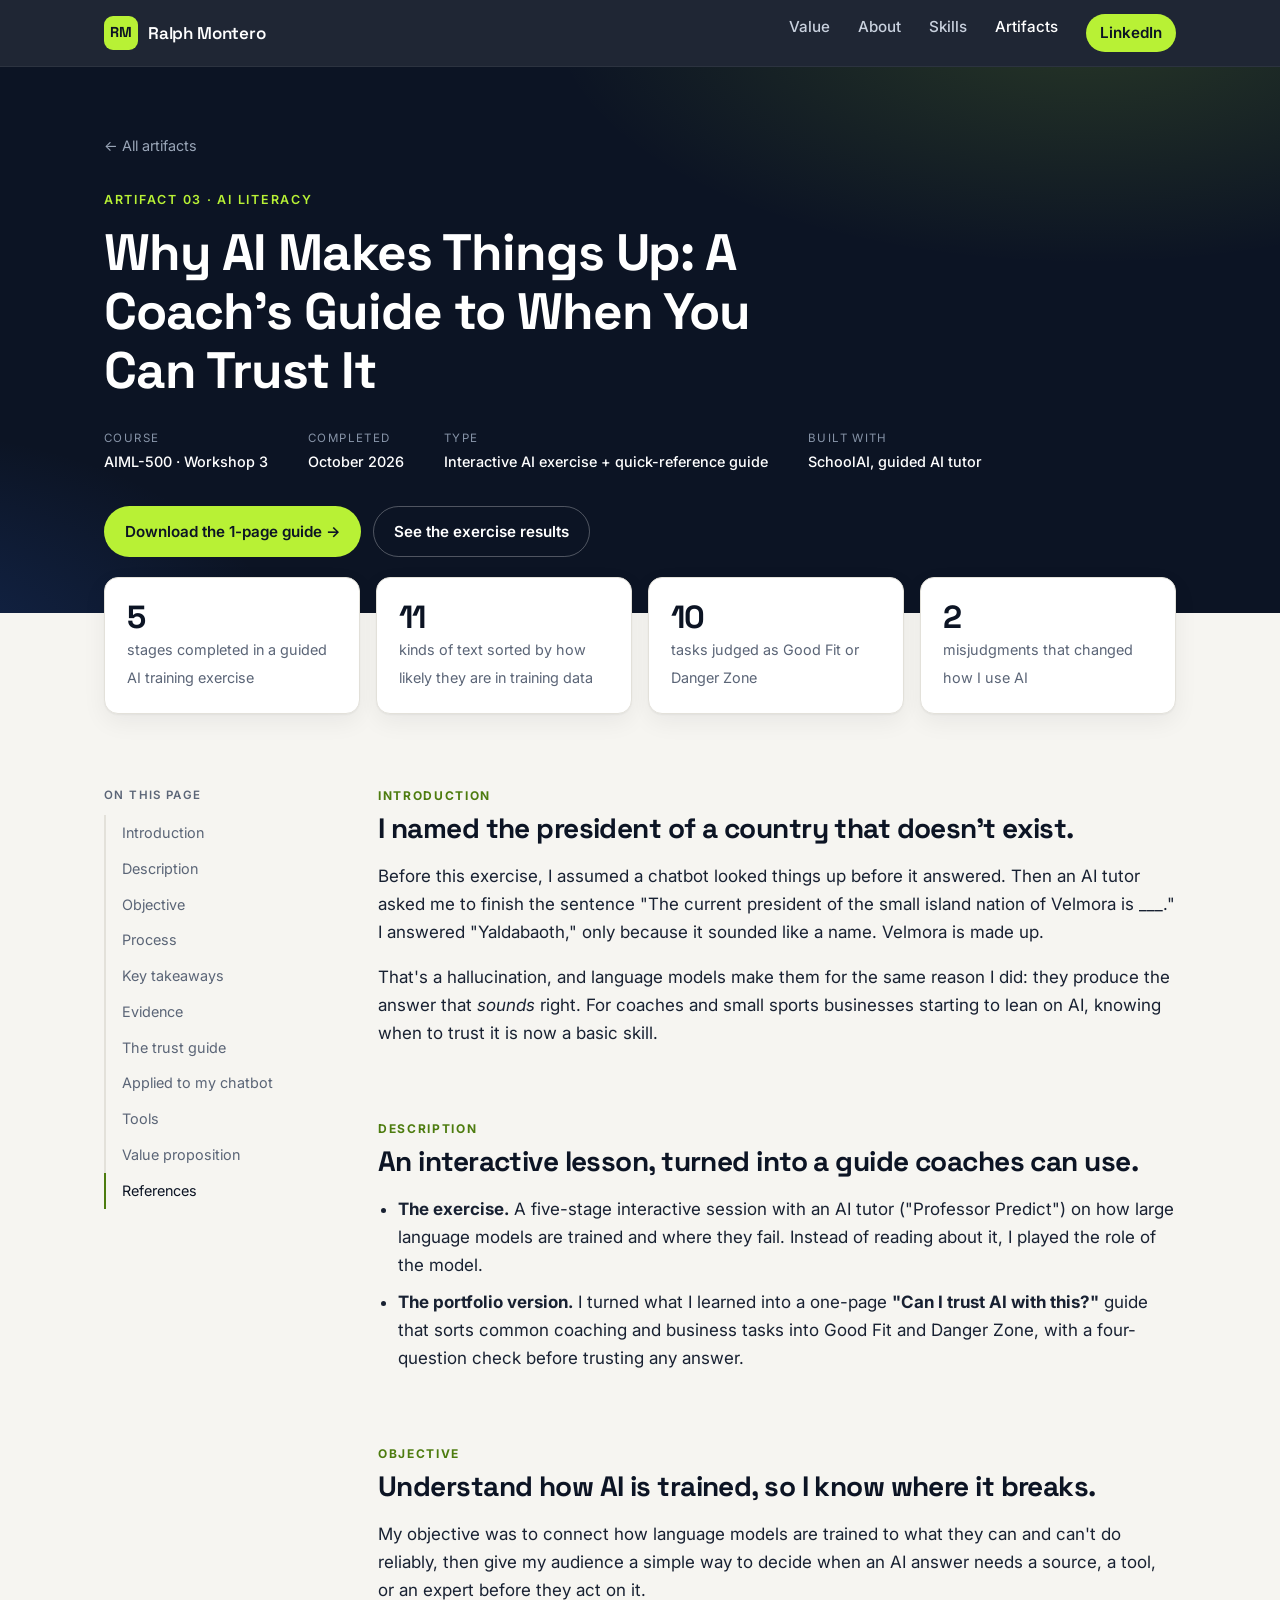
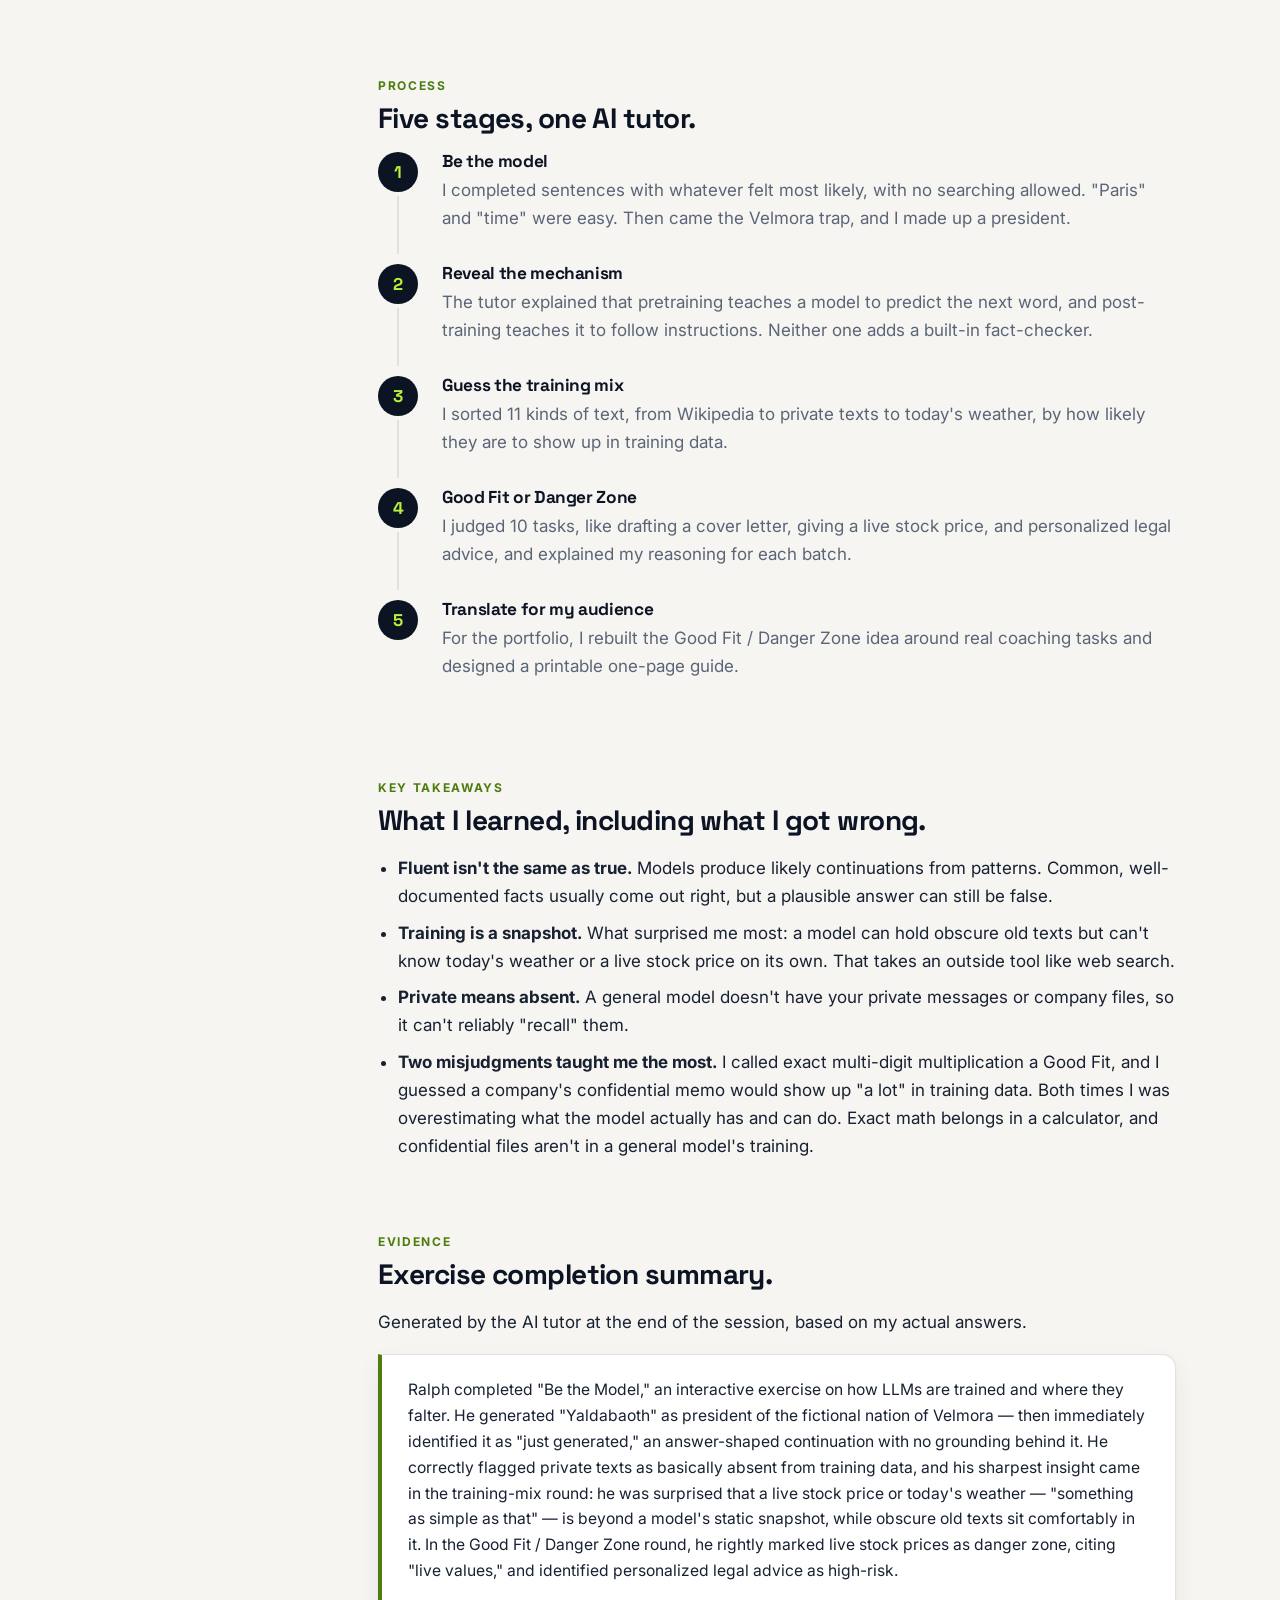
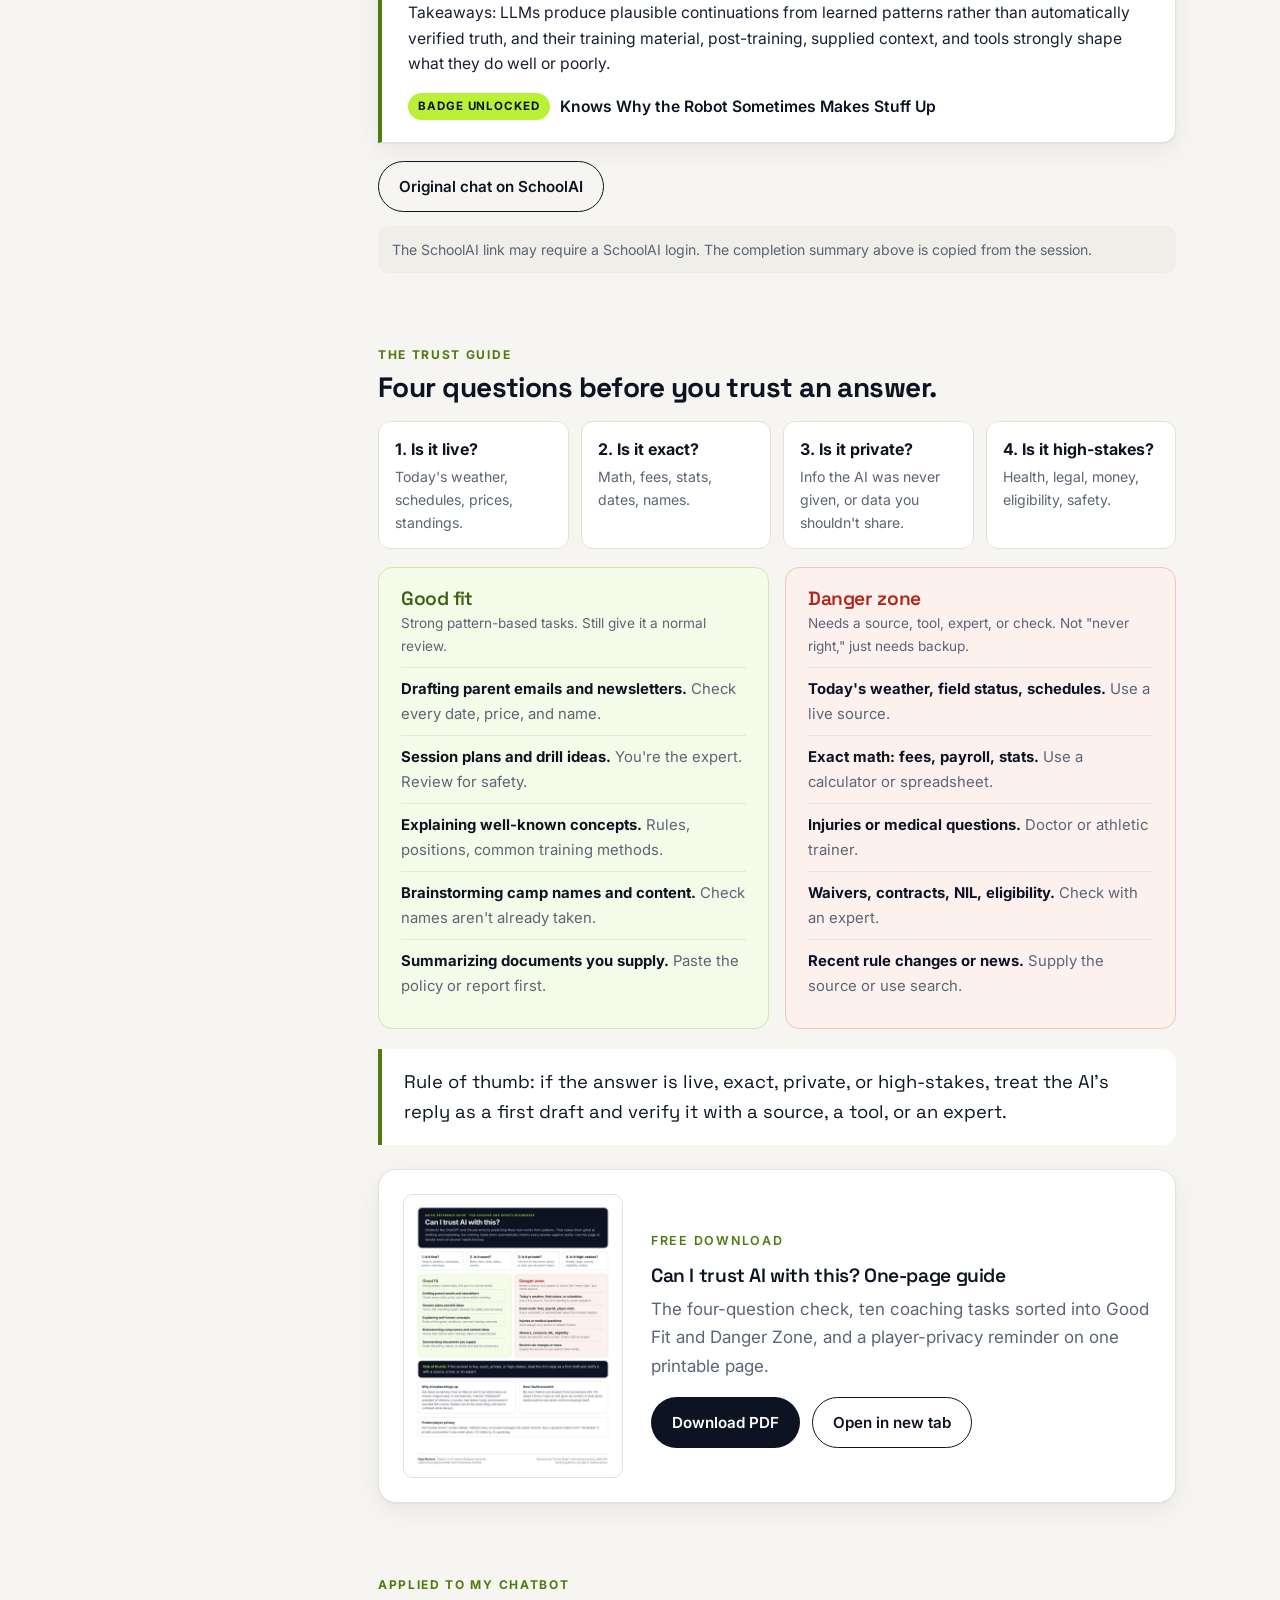
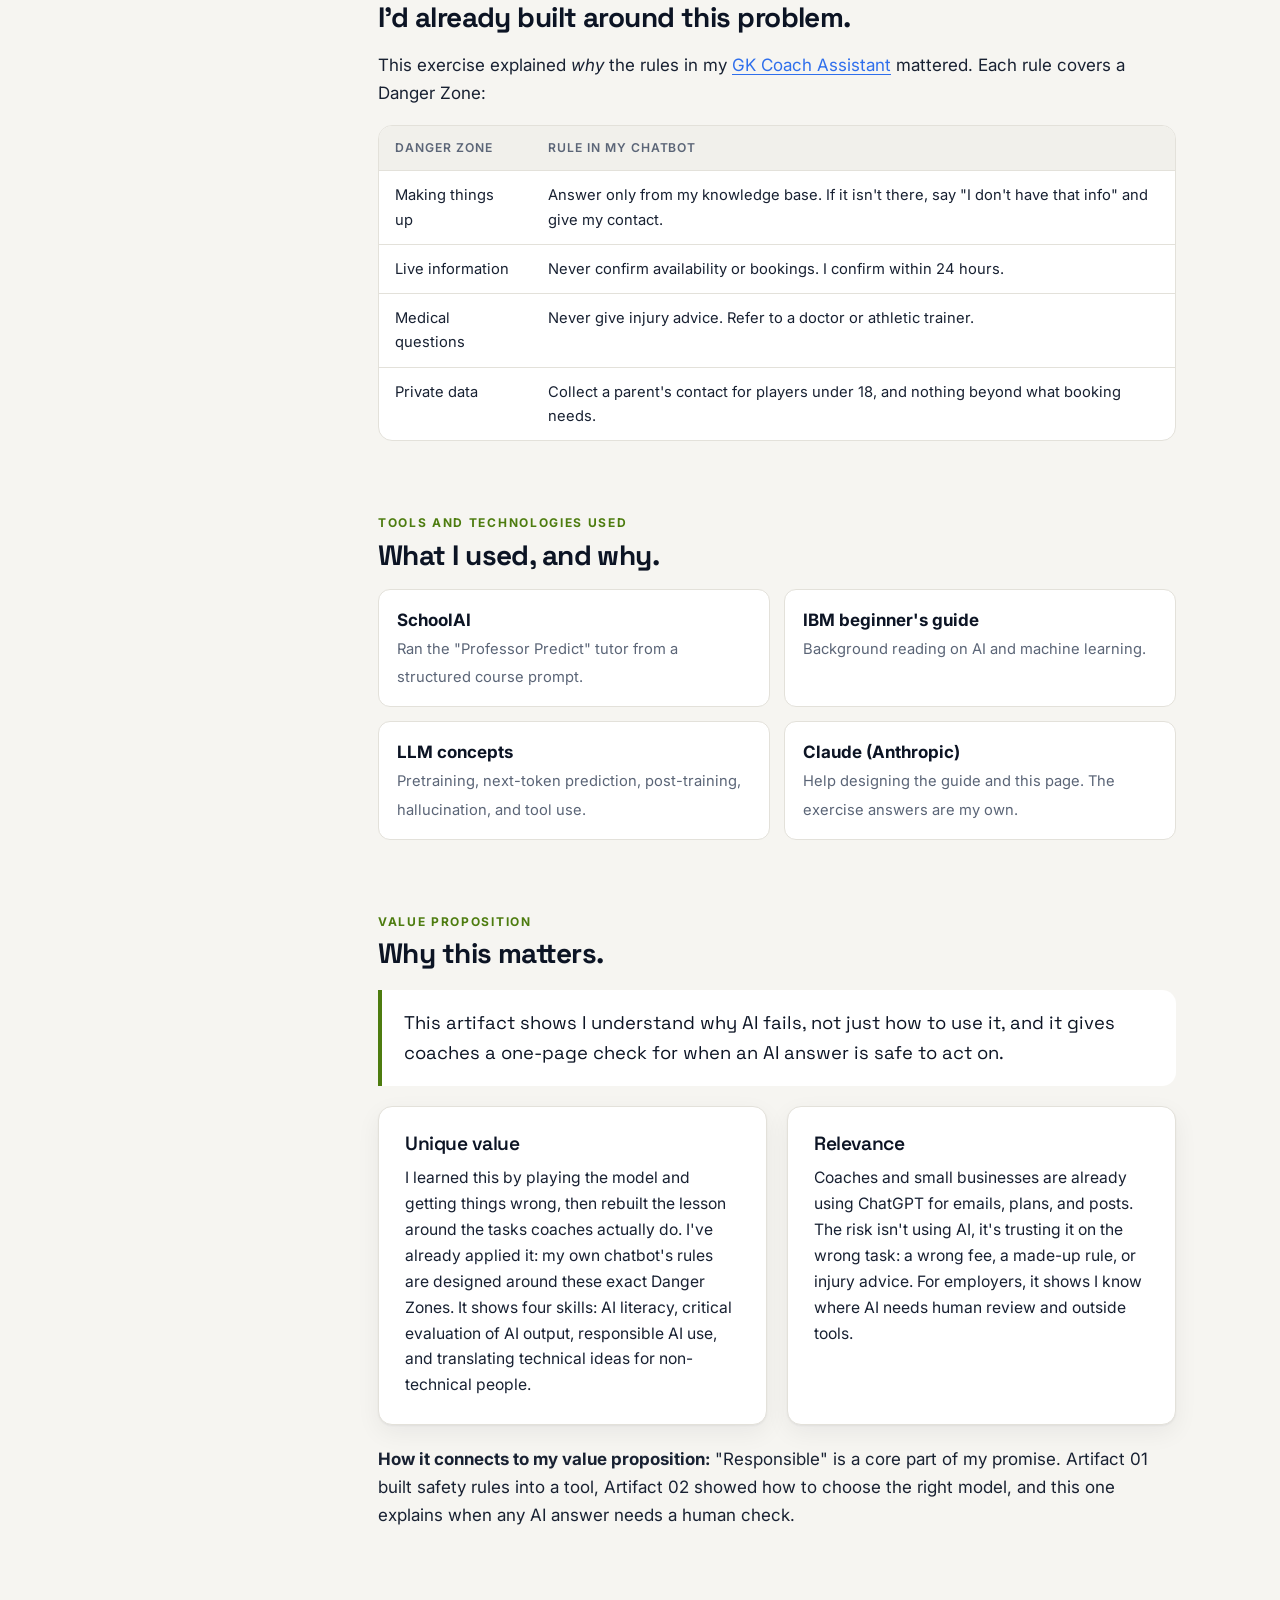
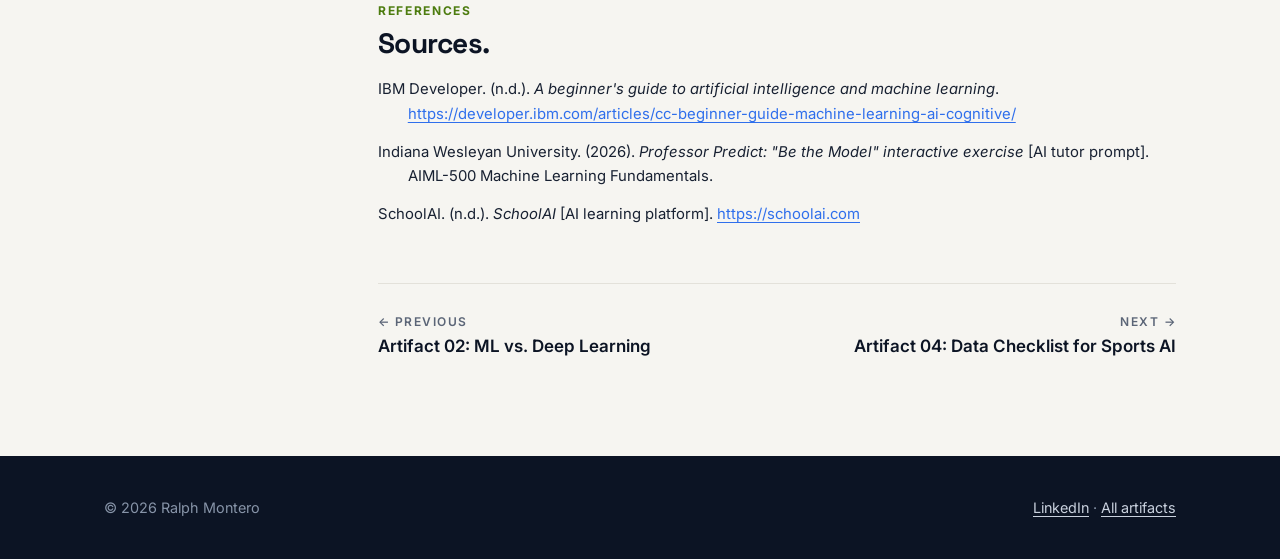
==== commit 13268e4f: "Add files via upload" ====
--- a/ai-trust.html
+++ b/ai-trust.html
@@ -255,7 +255,7 @@
 
           <nav class="pager">
             <a href="ml-vs-dl.html"><span>&larr; Previous</span>Artifact 02: ML vs. Deep Learning</a>
-            <a href="index.html#artifacts"><span>All work</span>Back to artifacts &rarr;</a>
+            <a href="data-challenges.html"><span>Next &rarr;</span>Artifact 04: Data Checklist for Sports AI</a>
           </nav>
         </section>
 
--- a/style.css
+++ b/style.css
@@ -395,3 +395,10 @@
 .fv-tag.danger { background: rgba(244,114,94,.16); color: #ffa898; border: 1px solid rgba(244,114,94,.45); }
 @media (max-width: 960px) { .check-grid { grid-template-columns: repeat(2, 1fr); } }
 @media (max-width: 720px) { .fit-grid, .check-grid { grid-template-columns: 1fr; } .fit-visual { padding: 24px; } }
+
+/* v5: artifact 4 */
+.fit-grid.three { grid-template-columns: repeat(3, 1fr); }
+.fit.fair { background: #eef3fe; border: 1px solid #c7d7fb; }
+.fit.fair h3 { color: #1d4ed8; }
+.fv-tag.fair { background: rgba(96,145,255,.16); color: #a9c1ff; border: 1px solid rgba(96,145,255,.45); }
+@media (max-width: 960px) { .fit-grid.three { grid-template-columns: 1fr; } }
